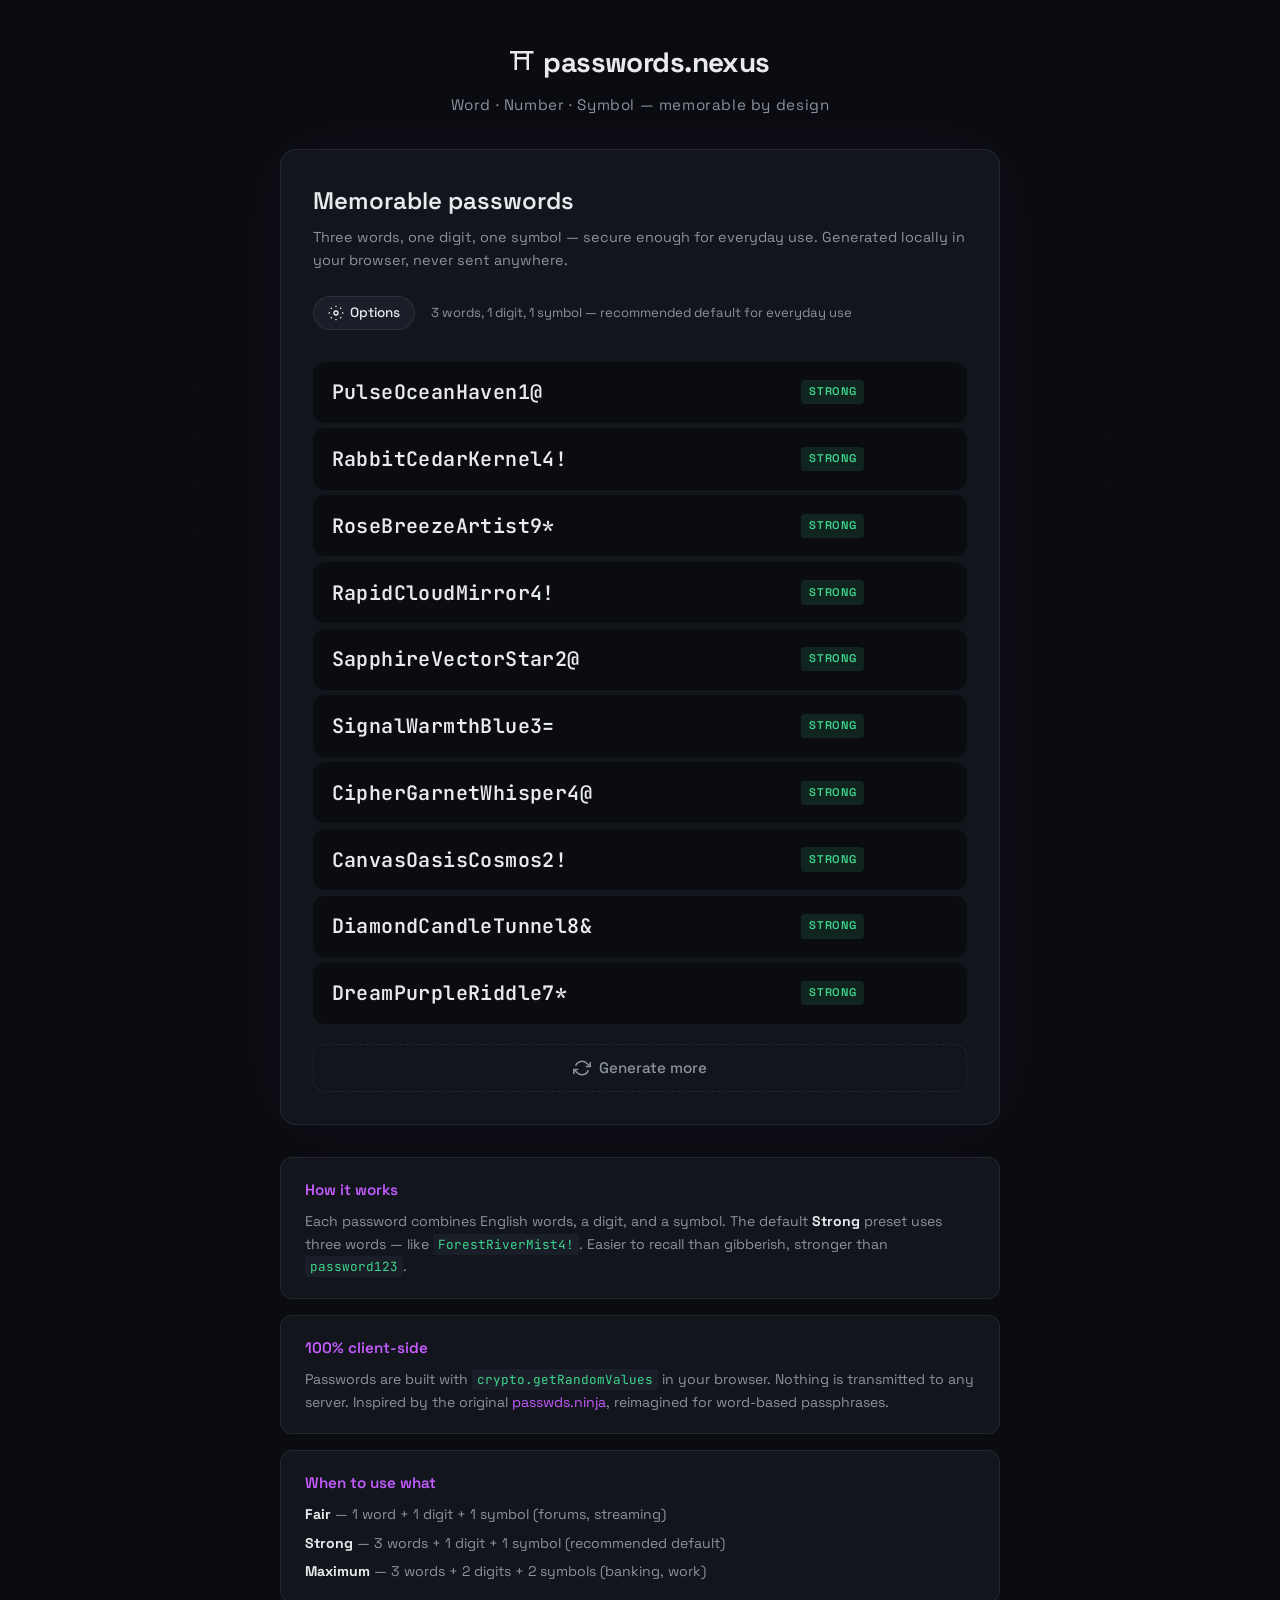
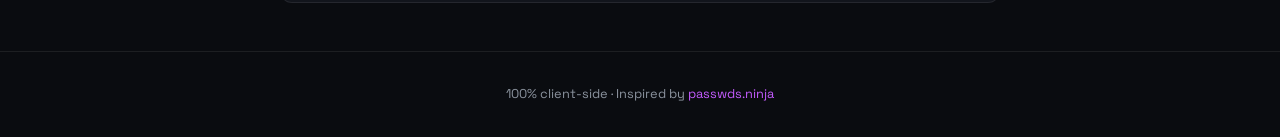
==== index.html @ abe27653 "feat: initial commit for passwords.nexus - client-side memorable password generator" ====
<!DOCTYPE html>
<html lang="en">
<head>
  <meta charset="UTF-8">
  <meta name="viewport" content="width=device-width, initial-scale=1.0">
  <title>passwords.nexus — Memorable Password Generator</title>
  <meta name="description" content="Generate easy-to-remember passwords from words, numbers and symbols. All generation happens in your browser — nothing leaves your device.">
  <link rel="preconnect" href="https://fonts.googleapis.com">
  <link rel="preconnect" href="https://fonts.gstatic.com" crossorigin>
  <link href="https://fonts.googleapis.com/css2?family=JetBrains+Mono:wght@400;600&family=Space+Grotesk:wght@400;500;600;700&display=swap" rel="stylesheet">
  <link rel="icon" type="image/svg+xml" href="/favicon.svg">
  <link rel="icon" type="image/png" sizes="32x32" href="/favicon-32x32.png">
  <link rel="icon" type="image/png" sizes="16x16" href="/favicon-16x16.png">
  <link rel="apple-touch-icon" sizes="180x180" href="/apple-touch-icon.png">
  <link rel="manifest" href="/site.webmanifest">
  <meta name="theme-color" content="#0a0c10">
  <link rel="stylesheet" href="css/style.css">
</head>
<body>
  <div class="bg-grid" aria-hidden="true"></div>

  <div class="site">
    <header class="masthead">
      <div class="masthead-inner">
        <a href="/" class="brand">
          <span class="brand-icon">⛩</span>
          <span class="brand-name">passwords.nexus</span>
        </a>
        <p class="tagline">Word · Number · Symbol — memorable by design</p>
      </div>
    </header>

    <main class="main">
      <section class="generator-card">
        <div class="card-header">
          <h1>Memorable passwords</h1>
          <p class="subtitle">Three words, one digit, one symbol — secure enough for everyday use. Generated locally in your browser, never sent anywhere.</p>
        </div>

        <div class="options-bar">
          <button type="button" class="options-toggle" id="toggleOptions" aria-expanded="false" aria-controls="optionsPanel">
            <svg width="16" height="16" viewBox="0 0 24 24" fill="none" stroke="currentColor" stroke-width="2"><circle cx="12" cy="12" r="3"/><path d="M12 1v2M12 21v2M4.22 4.22l1.42 1.42M18.36 18.36l1.42 1.42M1 12h2M21 12h2M4.22 19.78l1.42-1.42M18.36 5.64l1.42-1.42"/></svg>
            Options
          </button>
          <p class="preset-desc" id="presetDesc"></p>
        </div>

        <div class="options-panel" id="optionsPanel">
          <fieldset class="preset-group">
            <legend>Strength preset</legend>
            <div class="preset-radios">
              <label class="preset-option">
                <input type="radio" name="preset" value="fair">
                <span>Fair</span>
              </label>
              <label class="preset-option">
                <input type="radio" name="preset" value="strong" checked>
                <span>Strong</span>
              </label>
              <label class="preset-option">
                <input type="radio" name="preset" value="maximum">
                <span>Maximum</span>
              </label>
              <label class="preset-option">
                <input type="radio" name="preset" value="custom">
                <span>Custom</span>
              </label>
            </div>
          </fieldset>

          <div class="custom-fields" id="customFields" hidden>
            <label>
              Words
              <select id="wordCount">
                <option value="1">1</option>
                <option value="2">2</option>
                <option value="3" selected>3</option>
              </select>
            </label>
            <label>
              Digits
              <select id="digitCount">
                <option value="1" selected>1</option>
                <option value="2">2</option>
                <option value="3">3</option>
                <option value="4">4</option>
                <option value="5">5</option>
                <option value="6">6</option>
              </select>
            </label>
            <label>
              Symbols
              <select id="symbolCount">
                <option value="1">1</option>
                <option value="2">2</option>
                <option value="3">3</option>
              </select>
            </label>
            <label>
              Word length
              <select id="wordLength">
                <option value="any">Any</option>
                <option value="short">Short (≤5)</option>
                <option value="medium">Medium (5–7)</option>
                <option value="long">Long (8+)</option>
              </select>
            </label>
            <label>
              Capitalisation
              <select id="capMode">
                <option value="title">Title (River)</option>
                <option value="lower">lowercase</option>
                <option value="random">MiXeD</option>
              </select>
            </label>
            <label>
              Word separator
              <select id="separator">
                <option value="">None</option>
                <option value="-">Hyphen (-)</option>
                <option value=".">Dot (.)</option>
              </select>
            </label>
          </div>
        </div>

        <ul class="password-list" id="passwords" aria-live="polite"></ul>

        <button type="button" class="more-btn" id="moreBtn">
          <svg width="18" height="18" viewBox="0 0 24 24" fill="none" stroke="currentColor" stroke-width="2"><path d="M23 4v6h-6M1 20v-6h6"/><path d="M3.51 9a9 9 0 0114.85-3.36L23 10M1 14l4.64 4.36A9 9 0 0020.49 15"/></svg>
          Generate more
        </button>
      </section>

      <section class="info-grid">
        <article class="info-card">
          <h2>How it works</h2>
          <p>Each password combines English words, a digit, and a symbol. The default <strong>Strong</strong> preset uses three words — like <code>ForestRiverMist4!</code>. Easier to recall than gibberish, stronger than <code>password123</code>.</p>
        </article>
        <article class="info-card">
          <h2>100% client-side</h2>
          <p>Passwords are built with <code>crypto.getRandomValues</code> in your browser. Nothing is transmitted to any server. Inspired by the original <a href="https://github.com/allixsenos/passwds-ninja-web" target="_blank" rel="noopener">passwds.ninja</a>, reimagined for word-based passphrases.</p>
        </article>
        <article class="info-card">
          <h2>When to use what</h2>
          <ul>
            <li><strong>Fair</strong> — 1 word + 1 digit + 1 symbol (forums, streaming)</li>
            <li><strong>Strong</strong> — 3 words + 1 digit + 1 symbol (recommended default)</li>
            <li><strong>Maximum</strong> — 3 words + 2 digits + 2 symbols (banking, work)</li>
          </ul>
        </article>
      </section>
    </main>

    <footer class="footer">
      <p>100% client-side · Inspired by <a href="https://passwds.ninja" target="_blank" rel="noopener">passwds.ninja</a></p>
    </footer>
  </div>

  <div class="toast" id="toast" role="status" aria-live="polite"></div>

  <script type="module" src="js/app.js"></script>
</body>
</html>
---- css/style.css ----
:root {
  --bg: #0a0c10;
  --bg-card: #12151c;
  --bg-elevated: #1a1e28;
  --border: rgba(255, 255, 255, 0.08);
  --text: #e8eaed;
  --text-muted: #8b939e;
  --accent: #c45cff;
  --accent-dim: rgba(196, 92, 255, 0.15);
  --accent-glow: rgba(196, 92, 255, 0.35);
  --green: #3dd68c;
  --yellow: #f5c542;
  --orange: #f59e42;
  --font: 'Space Grotesk', system-ui, sans-serif;
  --mono: 'JetBrains Mono', ui-monospace, monospace;
  --radius: 12px;
  --transition: 0.2s ease;
}

*, *::before, *::after { box-sizing: border-box; margin: 0; padding: 0; }

html { scroll-behavior: smooth; }

body {
  font-family: var(--font);
  background: var(--bg);
  color: var(--text);
  min-height: 100vh;
  line-height: 1.6;
  -webkit-font-smoothing: antialiased;
}

.bg-grid {
  position: fixed;
  inset: 0;
  background-image:
    linear-gradient(rgba(196, 92, 255, 0.03) 1px, transparent 1px),
    linear-gradient(90deg, rgba(196, 92, 255, 0.03) 1px, transparent 1px);
  background-size: 48px 48px;
  mask-image: radial-gradient(ellipse at center, black 20%, transparent 75%);
  pointer-events: none;
  z-index: 0;
}

.site {
  position: relative;
  z-index: 1;
  min-height: 100vh;
  display: flex;
  flex-direction: column;
}

a { color: var(--accent); text-decoration: none; }
a:hover { text-decoration: underline; }

code {
  font-family: var(--mono);
  font-size: 0.9em;
  background: var(--bg-elevated);
  padding: 0.15em 0.4em;
  border-radius: 4px;
  color: var(--green);
}

/* Header */
.masthead {
  padding: 2.5rem 1.5rem 1rem;
  text-align: center;
}

.brand {
  display: inline-flex;
  align-items: center;
  gap: 0.6rem;
  color: var(--text);
  text-decoration: none;
  font-size: 1.75rem;
  font-weight: 700;
  letter-spacing: -0.02em;
}

.brand:hover { text-decoration: none; opacity: 0.9; }

.brand-icon { font-size: 1.5rem; filter: grayscale(0.2); }

.tagline {
  margin-top: 0.5rem;
  color: var(--text-muted);
  font-size: 0.95rem;
  letter-spacing: 0.04em;
}

/* Main */
.main {
  flex: 1;
  width: min(720px, 92vw);
  margin: 0 auto;
  padding: 1rem 0 3rem;
}

.generator-card {
  background: var(--bg-card);
  border: 1px solid var(--border);
  border-radius: calc(var(--radius) + 4px);
  padding: 2rem;
  box-shadow: 0 0 80px rgba(196, 92, 255, 0.06);
}

.card-header h1 {
  font-size: 1.5rem;
  font-weight: 600;
  margin-bottom: 0.35rem;
}

.subtitle {
  color: var(--text-muted);
  font-size: 0.9rem;
}

/* Options */
.options-bar {
  display: flex;
  align-items: center;
  gap: 1rem;
  margin: 1.5rem 0 0.75rem;
  flex-wrap: wrap;
}

.options-toggle {
  display: inline-flex;
  align-items: center;
  gap: 0.4rem;
  background: var(--bg-elevated);
  border: 1px solid var(--border);
  color: var(--text);
  padding: 0.45rem 0.85rem;
  border-radius: 100px;
  font-family: var(--font);
  font-size: 0.85rem;
  font-weight: 500;
  cursor: pointer;
  transition: border-color var(--transition), background var(--transition);
}

.options-toggle:hover {
  border-color: var(--accent);
  background: var(--accent-dim);
}

.preset-desc {
  color: var(--text-muted);
  font-size: 0.82rem;
  flex: 1;
  min-width: 200px;
}

.options-panel {
  max-height: 0;
  overflow: hidden;
  opacity: 0;
  transition: max-height 0.35s ease, opacity 0.25s ease, margin 0.25s ease;
  margin-bottom: 0;
}

.options-panel.open {
  max-height: 400px;
  opacity: 1;
  margin-bottom: 1rem;
  padding-top: 0.5rem;
}

.preset-group {
  border: none;
  margin-bottom: 1rem;
}

.preset-group legend {
  font-size: 0.75rem;
  font-weight: 600;
  text-transform: uppercase;
  letter-spacing: 0.08em;
  color: var(--text-muted);
  margin-bottom: 0.6rem;
}

.preset-radios {
  display: flex;
  flex-wrap: wrap;
  gap: 0.5rem;
}

.preset-option {
  cursor: pointer;
}

.preset-option input { position: absolute; opacity: 0; pointer-events: none; }

.preset-option span {
  display: block;
  padding: 0.4rem 0.85rem;
  border-radius: 100px;
  border: 1px solid var(--border);
  font-size: 0.85rem;
  font-weight: 500;
  transition: all var(--transition);
}

.preset-option input:checked + span {
  background: var(--accent-dim);
  border-color: var(--accent);
  color: var(--accent);
}

.preset-option:hover span { border-color: rgba(196, 92, 255, 0.4); }

.custom-fields {
  display: grid;
  grid-template-columns: repeat(auto-fill, minmax(140px, 1fr));
  gap: 0.75rem;
}

.custom-fields label {
  display: flex;
  flex-direction: column;
  gap: 0.3rem;
  font-size: 0.75rem;
  font-weight: 600;
  text-transform: uppercase;
  letter-spacing: 0.05em;
  color: var(--text-muted);
}

.custom-fields select {
  background: var(--bg-elevated);
  border: 1px solid var(--border);
  color: var(--text);
  padding: 0.45rem 0.6rem;
  border-radius: 8px;
  font-family: var(--font);
  font-size: 0.9rem;
  cursor: pointer;
}

.custom-fields select:focus {
  outline: none;
  border-color: var(--accent);
}

/* Password list */
.password-list {
  list-style: none;
  margin: 1.25rem 0;
  display: flex;
  flex-direction: column;
  gap: 0.35rem;
}

.password-item {
  display: flex;
  align-items: center;
  justify-content: space-between;
  gap: 1rem;
  padding: 0.85rem 1.1rem;
  background: var(--bg);
  border: 1px solid transparent;
  border-radius: var(--radius);
  cursor: pointer;
  transition: border-color var(--transition), background var(--transition), transform var(--transition);
  user-select: none;
}

.password-item:hover {
  border-color: var(--accent);
  background: var(--accent-dim);
  transform: translateX(4px);
}

.password-item:active { transform: scale(0.99); }

.password-text {
  font-family: var(--mono);
  font-size: clamp(1rem, 3.5vw, 1.25rem);
  font-weight: 600;
  letter-spacing: 0.02em;
  color: var(--text);
}

.password-meta {
  display: flex;
  align-items: center;
  gap: 0.75rem;
  flex-shrink: 0;
}

.strength {
  font-size: 0.7rem;
  font-weight: 600;
  text-transform: uppercase;
  letter-spacing: 0.06em;
  padding: 0.2rem 0.5rem;
  border-radius: 4px;
}

.strength.fair { color: var(--orange); background: rgba(245, 158, 66, 0.12); }
.strength.strong { color: var(--green); background: rgba(61, 214, 140, 0.12); }
.strength.maximum { color: var(--accent); background: var(--accent-dim); }

.copy-hint {
  font-size: 0.72rem;
  color: var(--text-muted);
  opacity: 0;
  transition: opacity var(--transition);
}

.password-item:hover .copy-hint { opacity: 1; }

.more-btn {
  display: flex;
  align-items: center;
  justify-content: center;
  gap: 0.5rem;
  width: 100%;
  padding: 0.85rem;
  background: transparent;
  border: 1px dashed var(--border);
  border-radius: var(--radius);
  color: var(--text-muted);
  font-family: var(--font);
  font-size: 0.95rem;
  font-weight: 500;
  cursor: pointer;
  transition: all var(--transition);
}

.more-btn:hover {
  border-color: var(--accent);
  color: var(--accent);
  background: var(--accent-dim);
}

/* Info */
.info-grid {
  display: grid;
  gap: 1rem;
  margin-top: 2rem;
}

.info-card {
  background: var(--bg-card);
  border: 1px solid var(--border);
  border-radius: var(--radius);
  padding: 1.25rem 1.5rem;
}

.info-card h2 {
  font-size: 0.95rem;
  font-weight: 600;
  margin-bottom: 0.5rem;
  color: var(--accent);
}

.info-card p, .info-card ul {
  font-size: 0.88rem;
  color: var(--text-muted);
}

.info-card ul {
  list-style: none;
  display: flex;
  flex-direction: column;
  gap: 0.35rem;
}

.info-card strong { color: var(--text); }

/* Footer */
.footer {
  text-align: center;
  padding: 2rem 1.5rem;
  font-size: 0.8rem;
  color: var(--text-muted);
  border-top: 1px solid var(--border);
}

/* Toast */
.toast {
  position: fixed;
  bottom: 2rem;
  left: 50%;
  transform: translateX(-50%) translateY(20px);
  background: var(--bg-elevated);
  border: 1px solid var(--accent);
  color: var(--text);
  padding: 0.75rem 1.25rem;
  border-radius: 100px;
  font-family: var(--mono);
  font-size: 0.85rem;
  box-shadow: 0 8px 32px var(--accent-glow);
  opacity: 0;
  visibility: hidden;
  transition: opacity 0.25s, transform 0.25s, visibility 0.25s;
  z-index: 100;
  max-width: 90vw;
  white-space: nowrap;
  overflow: hidden;
  text-overflow: ellipsis;
}

.toast.visible {
  opacity: 1;
  visibility: visible;
  transform: translateX(-50%) translateY(0);
}

@media (max-width: 600px) {
  .generator-card { padding: 1.25rem; }
  .password-item {
    flex-direction: column;
    align-items: flex-start;
    gap: 0.35rem;
  }
  .password-meta { width: 100%; justify-content: space-between; }
  .copy-hint { opacity: 1; }
}
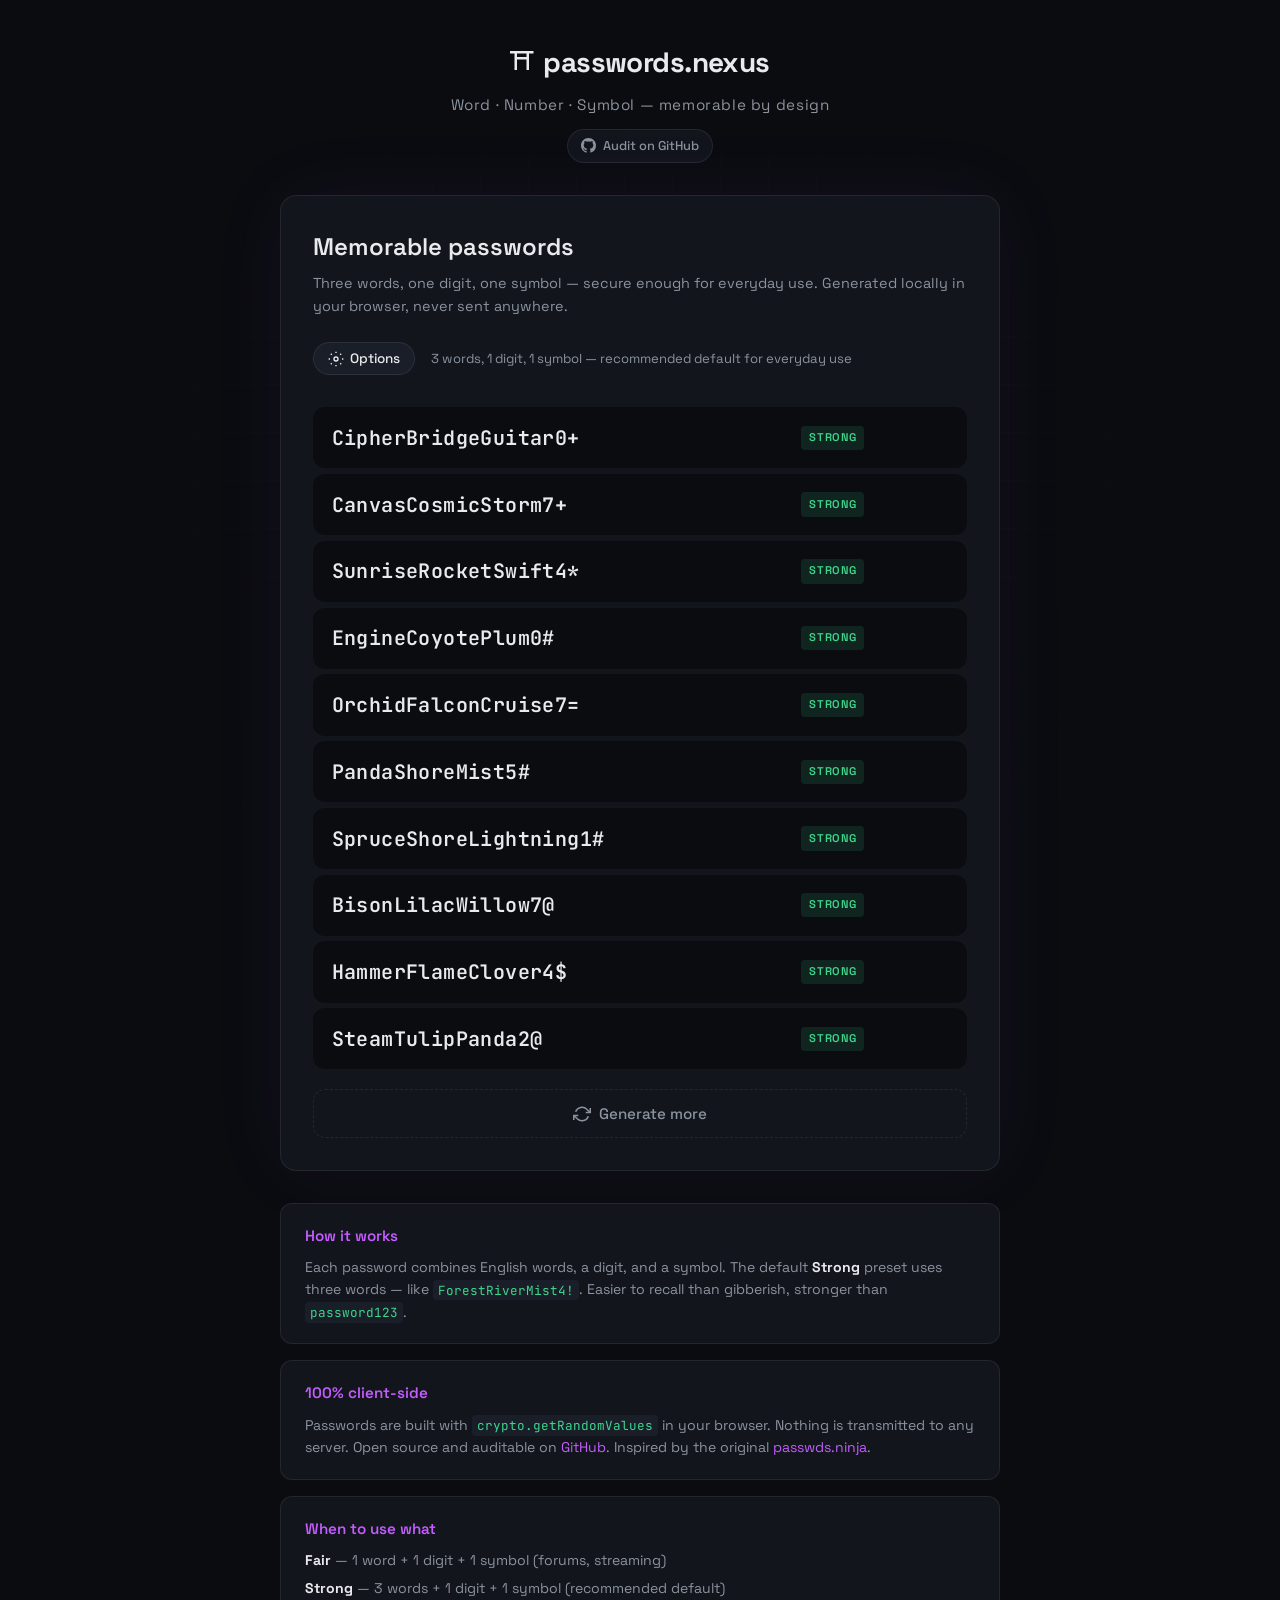
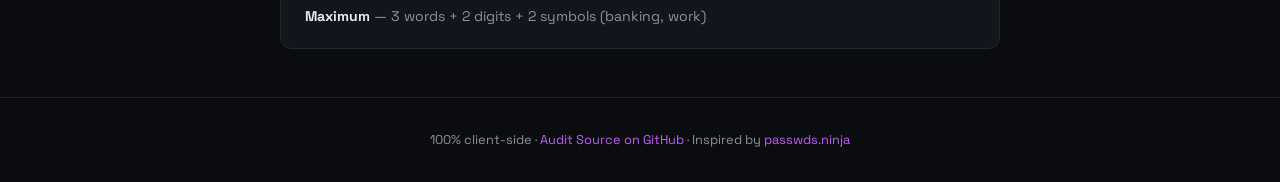
==== commit 7094b823: "feat: add GitHub audit links to header, security card, and footer" ====
--- a/index.html
+++ b/index.html
@@ -27,6 +27,10 @@
           <span class="brand-name">passwords.nexus</span>
         </a>
         <p class="tagline">Word · Number · Symbol — memorable by design</p>
+        <a href="https://github.com/methinked/passwords.nexus" target="_blank" rel="noopener noreferrer" class="github-badge" title="Audit source code on GitHub">
+          <svg width="15" height="15" viewBox="0 0 24 24" fill="currentColor" aria-hidden="true"><path d="M12 0C5.37 0 0 5.37 0 12c0 5.31 3.435 9.795 8.205 11.385.6.105.825-.255.825-.57 0-.285-.015-1.23-.015-2.235-3.015.555-3.795-.735-4.035-1.41-.135-.345-.72-1.41-1.23-1.695-.42-.225-1.02-.78-.015-.795.945-.015 1.62.87 1.845 1.23 1.08 1.815 2.805 1.305 3.495.99.105-.78.42-1.305.765-1.605-2.67-.3-5.46-1.335-5.46-5.925 0-1.305.465-2.385 1.23-3.225-.12-.3-.54-1.53.12-3.18 0 0 1.005-.315 3.3 1.23.96-.27 1.98-.405 3-.405s2.04.135 3 .405c2.295-1.56 3.3-1.23 3.3-1.23.66 1.65.24 2.88.12 3.18.765.84 1.23 1.905 1.23 3.225 0 4.605-2.805 5.625-5.475 5.925.435.375.81 1.095.81 2.22 0 1.605-.015 2.895-.015 3.3 0 .315.225.69.825.57A12.02 12.02 0 0024 12c0-6.63-5.37-12-12-12z"/></svg>
+          <span>Audit on GitHub</span>
+        </a>
       </div>
     </header>
 
@@ -139,7 +143,7 @@
         </article>
         <article class="info-card">
           <h2>100% client-side</h2>
-          <p>Passwords are built with <code>crypto.getRandomValues</code> in your browser. Nothing is transmitted to any server. Inspired by the original <a href="https://github.com/allixsenos/passwds-ninja-web" target="_blank" rel="noopener">passwds.ninja</a>, reimagined for word-based passphrases.</p>
+          <p>Passwords are built with <code>crypto.getRandomValues</code> in your browser. Nothing is transmitted to any server. Open source and auditable on <a href="https://github.com/methinked/passwords.nexus" target="_blank" rel="noopener noreferrer">GitHub</a>. Inspired by the original <a href="https://github.com/allixsenos/passwds-ninja-web" target="_blank" rel="noopener">passwds.ninja</a>.</p>
         </article>
         <article class="info-card">
           <h2>When to use what</h2>
@@ -153,7 +157,7 @@
     </main>
 
     <footer class="footer">
-      <p>100% client-side · Inspired by <a href="https://passwds.ninja" target="_blank" rel="noopener">passwds.ninja</a></p>
+      <p>100% client-side · <a href="https://github.com/methinked/passwords.nexus" target="_blank" rel="noopener noreferrer">Audit Source on GitHub</a> · Inspired by <a href="https://passwds.ninja" target="_blank" rel="noopener">passwds.ninja</a></p>
     </footer>
   </div>
 
--- a/css/style.css
+++ b/css/style.css
@@ -90,6 +90,35 @@
   letter-spacing: 0.04em;
 }
 
+.github-badge {
+  display: inline-flex;
+  align-items: center;
+  gap: 0.45rem;
+  margin-top: 0.75rem;
+  padding: 0.35rem 0.8rem;
+  font-size: 0.8rem;
+  font-weight: 500;
+  color: var(--text-muted);
+  background: var(--bg-card);
+  border: 1px solid var(--border);
+  border-radius: 100px;
+  text-decoration: none;
+  transition: var(--transition);
+}
+
+.github-badge:hover {
+  color: var(--text);
+  border-color: var(--accent);
+  background: var(--bg-elevated);
+  text-decoration: none;
+  box-shadow: 0 2px 12px var(--accent-dim);
+}
+
+.github-badge svg {
+  fill: currentColor;
+  flex-shrink: 0;
+}
+
 /* Main */
 .main {
   flex: 1;
